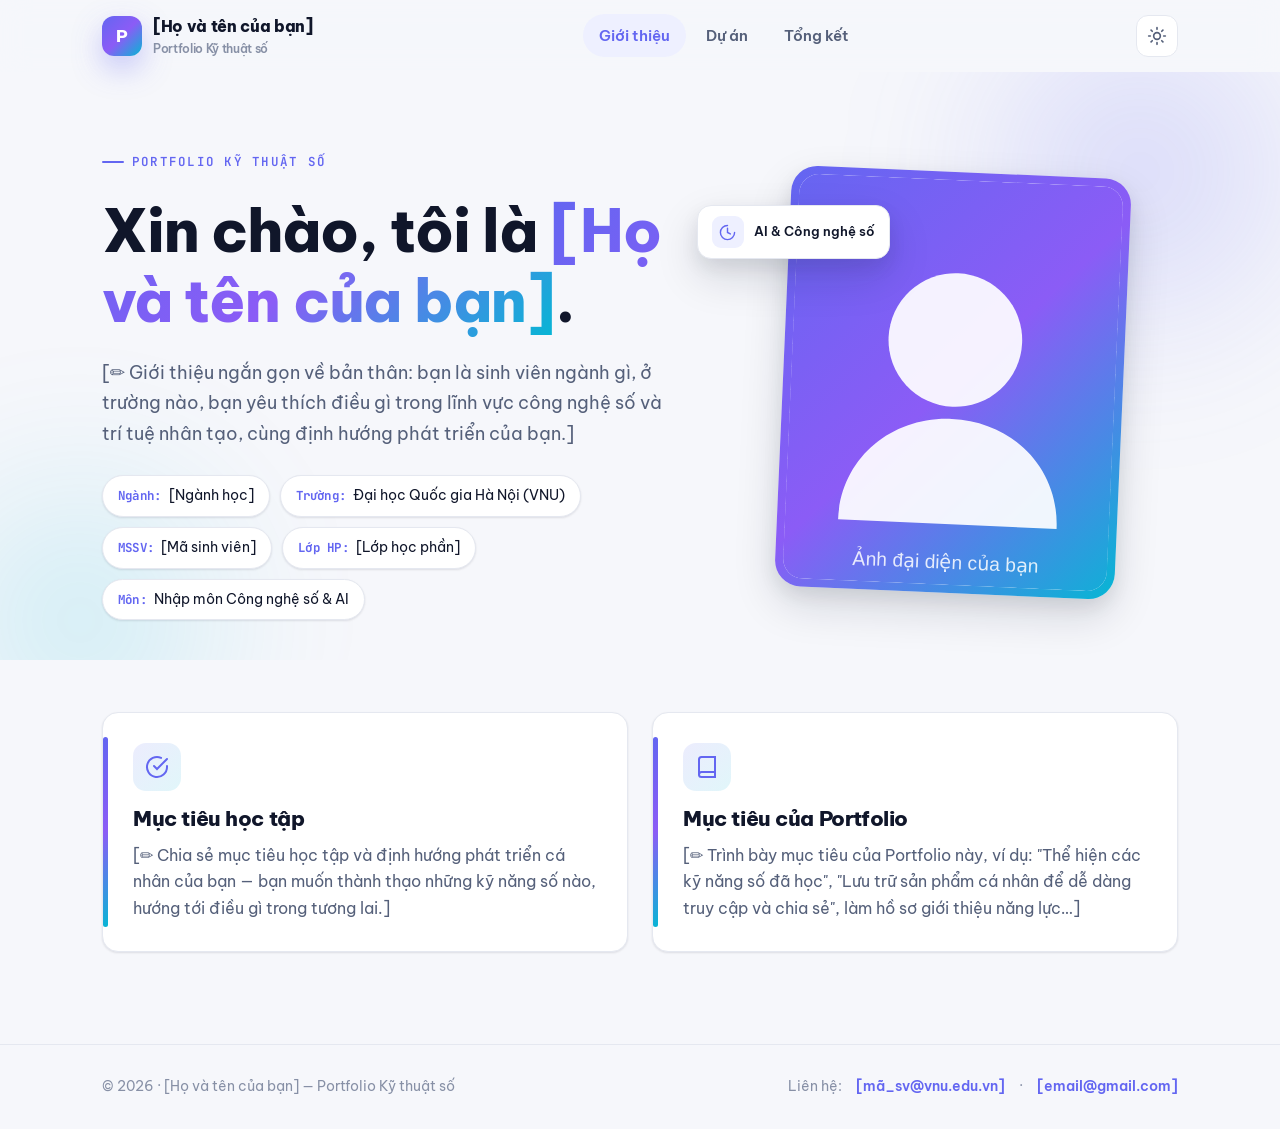
==== index.html @ bc6d3c2a "Initial commit" ====
<!DOCTYPE html>
<html lang="vi" data-theme="light">
<head>
  <meta charset="UTF-8" />
  <meta name="viewport" content="width=device-width, initial-scale=1.0" />
  <title>Giới thiệu — Portfolio Kỹ thuật số</title>
  <meta name="description" content="Portfolio Kỹ thuật số — môn Nhập môn Công nghệ số và Ứng dụng Trí tuệ nhân tạo." />
  <meta name="theme-color" content="#6366f1" />
  <link rel="icon" href="data:image/svg+xml,%3Csvg xmlns='http://www.w3.org/2000/svg' viewBox='0 0 100 100'%3E%3Ctext y='.9em' font-size='90'%3E%F0%9F%8E%93%3C/text%3E%3C/svg%3E" />
  <script>
    (function () {
      try {
        var t = localStorage.getItem("theme");
        if (!t) t = matchMedia("(prefers-color-scheme: dark)").matches ? "dark" : "light";
        document.documentElement.setAttribute("data-theme", t);
      } catch (e) {}
    })();
  </script>
  <link rel="preconnect" href="https://fonts.googleapis.com" />
  <link rel="preconnect" href="https://fonts.gstatic.com" crossorigin />
  <link href="https://fonts.googleapis.com/css2?family=Be+Vietnam+Pro:wght@300;400;500;600;700;800&family=JetBrains+Mono:wght@400;500;700&display=swap" rel="stylesheet" />
  <link rel="stylesheet" href="css/style.css" />
</head>
<body>

  <!-- ============ HEADER ============ -->
  <header class="header">
    <div class="container nav">
      <a href="index.html" class="brand">
        <span class="brand-mark" data-cfg="initials">P</span>
        <span>
          <span data-cfg="fullName">Portfolio Kỹ thuật số</span>
          <span class="brand-sub">Portfolio Kỹ thuật số</span>
        </span>
      </a>
      <nav class="nav-links" aria-label="Điều hướng chính">
        <a href="index.html" class="active">Giới thiệu</a>
        <a href="projects.html">Dự án</a>
        <a href="summary.html">Tổng kết</a>
      </nav>
      <div class="nav-actions">
        <button class="icon-btn theme-toggle" aria-label="Đổi giao diện Sáng/Tối">
          <svg class="sun" viewBox="0 0 24 24" fill="none" stroke="currentColor" stroke-width="2" stroke-linecap="round"><circle cx="12" cy="12" r="4"/><path d="M12 2v2M12 20v2M4.9 4.9l1.4 1.4M17.7 17.7l1.4 1.4M2 12h2M20 12h2M4.9 19.1l1.4-1.4M17.7 6.3l1.4-1.4"/></svg>
          <svg class="moon" viewBox="0 0 24 24" fill="none" stroke="currentColor" stroke-width="2" stroke-linecap="round" stroke-linejoin="round"><path d="M21 12.8A9 9 0 1 1 11.2 3a7 7 0 0 0 9.8 9.8z"/></svg>
        </button>
        <button class="icon-btn nav-toggle" aria-label="Mở menu" aria-expanded="false">
          <svg viewBox="0 0 24 24" fill="none" stroke="currentColor" stroke-width="2" stroke-linecap="round"><path d="M3 6h18M3 12h18M3 18h18"/></svg>
        </button>
      </div>
    </div>
  </header>

  <!-- ============ HERO / GIỚI THIỆU ============ -->
  <section class="hero">
    <span class="blob blob-1"></span>
    <span class="blob blob-2"></span>
    <div class="container hero-grid">
      <div class="hero-text reveal">
        <span class="eyebrow">Portfolio Kỹ thuật số</span>
        <h1>Xin chào, tôi là <span class="gradient-text" data-cfg="fullName">[Họ và tên của bạn]</span>.</h1>

        <!-- ✏️ Viết đoạn giới thiệu ngắn về bản thân (họ tên, ngành học, sở thích) -->
        <p class="lead">
          [✏️ Giới thiệu ngắn gọn về bản thân: bạn là sinh viên ngành gì, ở trường nào,
          bạn yêu thích điều gì trong lĩnh vực công nghệ số và trí tuệ nhân tạo, cùng định
          hướng phát triển của bạn.]
        </p>

        <!-- Thông tin học tập -->
        <div class="hero-chips">
          <span class="chip-info"><b>Ngành:</b> <span data-cfg="major">[Ngành học]</span></span>
          <span class="chip-info"><b>Trường:</b> <span data-cfg="school">[Trường]</span></span>
          <span class="chip-info"><b>MSSV:</b> <span data-cfg="studentId">[Mã SV]</span></span>
          <span class="chip-info"><b>Lớp HP:</b> <span data-cfg="classHP">[Lớp học phần]</span></span>
          <span class="chip-info"><b>Môn:</b> <span data-cfg="course">Nhập môn Công nghệ số &amp; AI</span></span>
        </div>
      </div>

      <div class="hero-photo reveal">
        <div class="photo-frame">
          <img src="assets/placeholder-avatar.svg" alt="Ảnh đại diện"
               data-cfg-src="profileImage" data-fallback="assets/placeholder-avatar.svg" />
        </div>
        <div class="badge-float badge-1">
          <span class="dot"><svg viewBox="0 0 24 24" fill="none" stroke="currentColor" stroke-width="2" stroke-linecap="round"><path d="M12 2a10 10 0 1 0 10 10"/><path d="M12 6v6l4 2"/></svg></span>
          <span>AI &amp; Công nghệ số</span>
        </div>
      </div>
    </div>
  </section>

  <!-- ============ MỤC TIÊU ============ -->
  <section class="section-tight">
    <div class="container">
      <div class="goals-2">
        <div class="card goal-card reveal">
          <div class="card-icon"><svg viewBox="0 0 24 24" fill="none" stroke="currentColor" stroke-width="2" stroke-linecap="round"><path d="M22 11.08V12a10 10 0 1 1-5.93-9.14"/><path d="m22 4-10 10.01-3-3"/></svg></div>
          <h3>Mục tiêu học tập</h3>
          <p>[✏️ Chia sẻ mục tiêu học tập và định hướng phát triển cá nhân của bạn — bạn muốn
          thành thạo những kỹ năng số nào, hướng tới điều gì trong tương lai.]</p>
        </div>
        <div class="card goal-card reveal">
          <div class="card-icon"><svg viewBox="0 0 24 24" fill="none" stroke="currentColor" stroke-width="2" stroke-linecap="round"><path d="M4 19.5A2.5 2.5 0 0 1 6.5 17H20"/><path d="M6.5 2H20v20H6.5A2.5 2.5 0 0 1 4 19.5v-15A2.5 2.5 0 0 1 6.5 2z"/></svg></div>
          <h3>Mục tiêu của Portfolio</h3>
          <p>[✏️ Trình bày mục tiêu của Portfolio này, ví dụ: "Thể hiện các kỹ năng số đã học",
          "Lưu trữ sản phẩm cá nhân để dễ dàng truy cập và chia sẻ", làm hồ sơ giới thiệu năng lực…]</p>
        </div>
      </div>
    </div>
  </section>

  <!-- ============ FOOTER ============ -->
  <footer class="footer">
    <div class="container footer-in">
      <p>© <span data-year>2026</span> · <span data-cfg="fullName">[Họ và tên]</span> — Portfolio Kỹ thuật số</p>
      <div class="contact">
        <span>Liên hệ:</span>
        <a href="#" data-cfg-mail="schoolEmail">[email trường]</a>
        <span>·</span>
        <a href="#" data-cfg-mail="email">[email cá nhân]</a>
      </div>
    </div>
  </footer>

  <button class="to-top" aria-label="Lên đầu trang">
    <svg viewBox="0 0 24 24" fill="none" stroke="currentColor" stroke-width="2" stroke-linecap="round"><path d="M12 19V5M6 11l6-6 6 6"/></svg>
  </button>

  <script src="js/config.js"></script>
  <script src="js/main.js"></script>
</body>
</html>
---- css/style.css ----
/* =============================================================
   PORTFOLIO — Design System
   Bảng màu gốc (indigo · violet · cyan) — hỗ trợ Sáng / Tối,
   responsive & in PDF. Khung bố cục tham khảo cấu trúc mẫu.
   ============================================================= */

/* ---------- 1. Biến màu & thiết kế ---------- */
:root {
  --brand:      #6366f1;
  --brand-2:    #8b5cf6;
  --brand-3:    #06b6d4;
  --brand-soft: #eef0ff;
  --gradient:   linear-gradient(135deg, #6366f1 0%, #8b5cf6 50%, #06b6d4 100%);
  --gradient-soft: linear-gradient(135deg, rgba(99,102,241,.12), rgba(6,182,212,.12));

  --bg:         #f6f7fb;
  --bg-soft:    #eceef6;
  --surface:    #ffffff;
  --surface-2:  #f8fafc;
  --border:     #e5e8f0;
  --border-strong: #d3d8e6;

  --text:       #10162a;
  --text-muted: #55607a;
  --text-soft:  #8790a6;

  --shadow-sm:  0 1px 2px rgba(16,22,42,.06), 0 1px 3px rgba(16,22,42,.05);
  --shadow-md:  0 4px 14px rgba(16,22,42,.08), 0 2px 6px rgba(16,22,42,.05);
  --shadow-lg:  0 18px 44px rgba(16,22,42,.14), 0 8px 18px rgba(16,22,42,.08);
  --shadow-brand: 0 12px 30px rgba(99,102,241,.35);

  --radius:     16px;
  --radius-sm:  10px;
  --radius-lg:  26px;
  --container:  1120px;
  --nav-h:      72px;

  --font: "Be Vietnam Pro", "Segoe UI", system-ui, -apple-system, sans-serif;
  --mono: "JetBrains Mono", ui-monospace, "SF Mono", Menlo, monospace;
}

[data-theme="dark"] {
  --brand:      #8b7dff;
  --brand-2:    #a78bfa;
  --brand-3:    #34e0f0;
  --brand-soft: #1b2140;
  --gradient:   linear-gradient(135deg, #7c6cff 0%, #a78bfa 50%, #34e0f0 100%);
  --gradient-soft: linear-gradient(135deg, rgba(124,108,255,.18), rgba(52,224,240,.14));

  --bg:         #0a0e1c;
  --bg-soft:    #0e132a;
  --surface:    #121a30;
  --surface-2:  #172140;
  --border:     #253052;
  --border-strong: #2e3b63;

  --text:       #eaf0ff;
  --text-muted: #a7b2cd;
  --text-soft:  #74809e;

  --shadow-sm:  0 1px 2px rgba(0,0,0,.4);
  --shadow-md:  0 6px 18px rgba(0,0,0,.4);
  --shadow-lg:  0 22px 50px rgba(0,0,0,.55);
  --shadow-brand: 0 12px 34px rgba(124,108,255,.4);
}

/* ---------- 2. Reset & Base ---------- */
*, *::before, *::after { box-sizing: border-box; margin: 0; padding: 0; }
html { scroll-behavior: smooth; -webkit-text-size-adjust: 100%; }
body {
  font-family: var(--font);
  background: var(--bg);
  color: var(--text);
  line-height: 1.65;
  font-size: 16px;
  -webkit-font-smoothing: antialiased;
  text-rendering: optimizeLegibility;
  overflow-x: hidden;
  transition: background .35s ease, color .35s ease;
}
img { max-width: 100%; display: block; }
a { color: inherit; text-decoration: none; }
ul { list-style: none; }
button { font-family: inherit; cursor: pointer; border: none; background: none; color: inherit; }
::selection { background: var(--brand); color: #fff; }

::-webkit-scrollbar { width: 11px; height: 11px; }
::-webkit-scrollbar-track { background: var(--bg-soft); }
::-webkit-scrollbar-thumb { background: var(--border-strong); border-radius: 20px; border: 3px solid var(--bg-soft); }
::-webkit-scrollbar-thumb:hover { background: var(--brand); }

/* ---------- 3. Layout ---------- */
.container { width: 100%; max-width: var(--container); margin-inline: auto; padding-inline: 22px; }
section { padding: 76px 0; }
.section-tight { padding: 52px 0; }

.eyebrow {
  display: inline-flex; align-items: center; gap: 8px;
  font-family: var(--mono);
  font-size: .78rem; font-weight: 600; letter-spacing: .18em; text-transform: uppercase;
  color: var(--brand); margin-bottom: 18px;
}
.eyebrow::before { content: ""; width: 22px; height: 2px; border-radius: 2px; background: var(--brand); }

h1, h2, h3, h4 { line-height: 1.18; font-weight: 800; letter-spacing: -.02em; color: var(--text); }
h1 { font-size: clamp(2.3rem, 5.2vw, 3.7rem); }
h2 { font-size: clamp(1.7rem, 3.4vw, 2.5rem); }
h3 { font-size: 1.25rem; }

.page-head { max-width: 720px; margin-bottom: 20px; }
.page-head h1 { margin-bottom: 16px; }
.page-head p, .section-head p { color: var(--text-muted); font-size: 1.06rem; }
.section-head { max-width: 720px; margin-bottom: 44px; }
.section-head.center { margin-inline: auto; text-align: center; }

.gradient-text {
  background: var(--gradient);
  -webkit-background-clip: text; background-clip: text;
  -webkit-text-fill-color: transparent; color: transparent;
}
.lead { font-size: 1.15rem; color: var(--text-muted); }
.muted { color: var(--text-muted); }

/* ---------- 4. Buttons ---------- */
.btn {
  display: inline-flex; align-items: center; justify-content: center; gap: 9px;
  padding: 12px 22px; border-radius: 100px; font-weight: 700; font-size: .95rem;
  transition: transform .2s ease, box-shadow .2s ease, background .2s ease, color .2s;
  white-space: nowrap; cursor: pointer;
}
.btn svg { width: 18px; height: 18px; }
.btn-primary { background: var(--gradient); color: #fff; box-shadow: var(--shadow-brand); }
.btn-primary:hover { transform: translateY(-3px); box-shadow: 0 16px 40px rgba(99,102,241,.45); }
.btn-ghost { background: var(--surface); color: var(--text); border: 1.5px solid var(--border-strong); box-shadow: var(--shadow-sm); }
.btn-ghost:hover { transform: translateY(-3px); border-color: var(--brand); color: var(--brand); box-shadow: var(--shadow-md); }

/* ---------- 5. Header / Navbar ---------- */
.header {
  position: sticky; top: 0; z-index: 100; height: var(--nav-h);
  background: color-mix(in srgb, var(--bg) 82%, transparent);
  backdrop-filter: saturate(180%) blur(14px);
  -webkit-backdrop-filter: saturate(180%) blur(14px);
  border-bottom: 1px solid transparent;
  transition: border-color .3s, box-shadow .3s;
}
.header.scrolled { border-color: var(--border); box-shadow: var(--shadow-sm); }
.nav { display: flex; align-items: center; justify-content: space-between; height: 100%; }

.brand { display: flex; align-items: center; gap: 11px; font-weight: 800; font-size: 1.02rem; letter-spacing: -.02em; }
.brand-mark {
  width: 40px; height: 40px; border-radius: 12px; background: var(--gradient);
  display: grid; place-items: center; color: #fff; font-weight: 800; font-size: 1.05rem;
  box-shadow: var(--shadow-brand); flex-shrink: 0;
}
.brand-sub { display: block; font-size: .72rem; font-weight: 600; color: var(--text-soft); }

.nav-links { display: flex; align-items: center; gap: 4px; }
.nav-links a { padding: 9px 16px; border-radius: 100px; font-weight: 600; font-size: .95rem; color: var(--text-muted); transition: color .2s, background .2s; }
.nav-links a:hover { color: var(--text); background: var(--bg-soft); }
.nav-links a.active { color: var(--brand); background: var(--brand-soft); }

.nav-actions { display: flex; align-items: center; gap: 10px; }
.icon-btn {
  width: 42px; height: 42px; border-radius: 12px; display: grid; place-items: center;
  background: var(--surface); border: 1px solid var(--border); color: var(--text-muted);
  transition: color .2s, border-color .2s, transform .2s;
}
.icon-btn:hover { color: var(--brand); border-color: var(--brand); transform: translateY(-2px); }
.icon-btn svg { width: 20px; height: 20px; }
.theme-toggle .moon { display: none; }
[data-theme="dark"] .theme-toggle .sun { display: none; }
[data-theme="dark"] .theme-toggle .moon { display: block; }
.nav-toggle { display: none; }

/* ---------- 6. Hero (Trang Giới thiệu) ---------- */
.hero { position: relative; padding: 72px 0 40px; overflow: hidden; }
.hero-grid { display: grid; grid-template-columns: 1.12fr .88fr; gap: 54px; align-items: center; }
.hero h1 { margin: 6px 0 22px; }
.hero .lead { max-width: 560px; margin-bottom: 26px; }

.hero-chips { display: flex; flex-wrap: wrap; gap: 10px; }
.chip-info {
  display: inline-flex; align-items: baseline; gap: 7px;
  padding: 8px 15px; border-radius: 100px;
  background: var(--surface); border: 1px solid var(--border); box-shadow: var(--shadow-sm);
  font-size: .9rem; color: var(--text);
}
.chip-info b { font-family: var(--mono); font-size: .78rem; font-weight: 700; color: var(--brand); letter-spacing: .02em; }

/* Ảnh đại diện */
.hero-photo { position: relative; display: grid; place-items: center; }
.photo-frame {
  position: relative; width: min(340px, 82vw); padding: 8px;
  background: var(--gradient); border-radius: 26px; box-shadow: var(--shadow-lg);
  rotate: 2.5deg; transition: rotate .4s ease;
}
.photo-frame:hover { rotate: 0deg; }
.photo-frame img { width: 100%; aspect-ratio: 4 / 5; object-fit: cover; border-radius: 20px; background: var(--surface-2); }
.badge-float {
  position: absolute; background: var(--surface); border: 1px solid var(--border);
  border-radius: 14px; padding: 10px 14px; box-shadow: var(--shadow-lg);
  display: flex; align-items: center; gap: 10px; font-size: .84rem; font-weight: 600;
}
.badge-float .dot { width: 32px; height: 32px; border-radius: 9px; display: grid; place-items: center; background: var(--brand-soft); color: var(--brand); }
.badge-float .dot svg { width: 17px; height: 17px; }
.badge-1 { top: 8%; left: -7%; animation: floaty 4s ease-in-out infinite; }
.badge-2 { bottom: 9%; right: -8%; animation: floaty 4s ease-in-out infinite 1.5s; }
@keyframes floaty { 0%,100%{ transform: translateY(0);} 50%{ transform: translateY(-12px);} }

.blob { position: absolute; border-radius: 50%; filter: blur(70px); opacity: .5; z-index: -1; pointer-events: none; }
.blob-1 { width: 440px; height: 440px; background: radial-gradient(circle, rgba(99,102,241,.5), transparent 70%); top: -120px; right: -80px; }
.blob-2 { width: 400px; height: 400px; background: radial-gradient(circle, rgba(6,182,212,.4), transparent 70%); bottom: -160px; left: -120px; }

/* ---------- 7. Cards & Goal cards ---------- */
.card {
  background: var(--surface); border: 1px solid var(--border);
  border-radius: var(--radius); padding: 30px;
  box-shadow: var(--shadow-sm); transition: transform .25s ease, box-shadow .25s ease, border-color .25s;
}
.card:hover { transform: translateY(-5px); box-shadow: var(--shadow-lg); border-color: color-mix(in srgb, var(--brand) 40%, var(--border)); }

.goals-2 { display: grid; grid-template-columns: 1fr 1fr; gap: 24px; }
.goal-card { position: relative; padding-left: 30px; }
.goal-card::before { content: ""; position: absolute; left: 0; top: 24px; bottom: 24px; width: 5px; border-radius: 5px; background: var(--gradient); }
.goal-card .card-icon {
  width: 48px; height: 48px; border-radius: 13px; display: grid; place-items: center;
  background: var(--gradient-soft); color: var(--brand); margin-bottom: 16px;
}
.goal-card .card-icon svg { width: 24px; height: 24px; }
.goal-card h3 { margin-bottom: 10px; font-size: 1.3rem; }
.goal-card p { color: var(--text-muted); }

/* ---------- 8. Projects — danh sách đánh số + mở rộng ---------- */
.proj-list { border-top: 1px solid var(--border); }
.proj-item { border-bottom: 1px solid var(--border); }

.proj-head {
  width: 100%; display: grid; grid-template-columns: auto 1fr auto; gap: 26px; align-items: center;
  padding: 26px 8px; text-align: left; border-radius: 12px; transition: background .2s;
}
.proj-head:hover { background: var(--surface-2); }
.proj-index { display: flex; flex-direction: column; align-items: flex-start; min-width: 74px; }
.proj-num { font-size: clamp(2.2rem, 4vw, 3rem); font-weight: 800; line-height: 1; letter-spacing: -.03em; }
.proj-bai { font-family: var(--mono); font-size: .7rem; letter-spacing: .16em; text-transform: uppercase; color: var(--text-soft); margin-top: 6px; }
.proj-titles .proj-title { font-size: clamp(1.2rem, 2.4vw, 1.55rem); font-weight: 700; color: var(--text); }
.proj-titles .proj-task { font-family: var(--mono); font-size: .84rem; color: var(--text-muted); margin-top: 7px; line-height: 1.5; }
.proj-titles .proj-task b { color: var(--brand); font-weight: 600; }
.proj-arrow { width: 40px; height: 40px; border-radius: 50%; border: 1.5px solid var(--border-strong); display: grid; place-items: center; color: var(--brand); transition: transform .3s ease, background .2s, border-color .2s; }
.proj-arrow svg { width: 20px; height: 20px; }
.proj-head:hover .proj-arrow { background: var(--brand-soft); border-color: var(--brand); }
.proj-item.open .proj-arrow { transform: rotate(90deg); background: var(--brand); border-color: var(--brand); color: #fff; }

.proj-detail { display: grid; grid-template-rows: 0fr; transition: grid-template-rows .38s ease; }
.proj-item.open .proj-detail { grid-template-rows: 1fr; }
.proj-detail-inner { overflow: hidden; }
.proj-detail-grid { display: grid; grid-template-columns: 1.1fr .9fr; gap: 34px; padding: 4px 8px 40px; align-items: start; }

.block-label { font-family: var(--mono); font-size: .74rem; font-weight: 700; text-transform: uppercase; letter-spacing: .08em; color: var(--text-soft); margin: 18px 0 6px; display: flex; align-items: center; gap: 7px; }
.block-label:first-child { margin-top: 0; }
.block-label svg { width: 15px; height: 15px; color: var(--brand); }
.proj-detail p { color: var(--text-muted); }

.tags { display: flex; flex-wrap: wrap; gap: 8px; margin-top: 18px; }
.tag { font-size: .8rem; font-weight: 600; padding: 5px 12px; border-radius: 8px; background: var(--surface-2); border: 1px solid var(--border); color: var(--text-muted); }

.project-links { display: flex; flex-wrap: wrap; gap: 12px; margin-top: 20px; }
.link-pill { display: inline-flex; align-items: center; gap: 8px; font-weight: 600; font-size: .9rem; color: var(--brand); padding: 8px 14px; border-radius: 10px; border: 1.5px dashed color-mix(in srgb, var(--brand) 45%, var(--border)); transition: all .2s; }
.link-pill:hover { background: var(--brand-soft); border-style: solid; }
.link-pill svg { width: 16px; height: 16px; }

.media { position: relative; border-radius: var(--radius); overflow: hidden; border: 1px solid var(--border); box-shadow: var(--shadow-md); background: var(--surface-2); aspect-ratio: 16 / 11; }
.media img { width: 100%; height: 100%; object-fit: cover; }
.media-badge { position: absolute; top: 12px; left: 12px; z-index: 2; background: color-mix(in srgb, var(--surface) 88%, transparent); backdrop-filter: blur(6px); padding: 6px 12px; border-radius: 100px; font-size: .78rem; font-weight: 700; color: var(--brand); border: 1px solid var(--border); }
.media-caption { margin-top: 12px; font-size: .84rem; color: var(--text-soft); text-align: center; font-style: italic; }

/* ---------- 9. Summary — thẻ đánh số ---------- */
.sum-list { display: grid; gap: 24px; max-width: 900px; }
.sum-card { position: relative; overflow: hidden; padding: 34px 36px; }
.sum-num { position: absolute; top: 16px; right: 28px; font-family: var(--mono); font-size: 3.4rem; font-weight: 700; line-height: 1; color: var(--brand); opacity: .12; }
.sum-card h3 { font-size: 1.4rem; margin-bottom: 14px; padding-right: 60px; }
.sum-card p { color: var(--text-muted); margin-bottom: 12px; }
.sum-card p:last-child { margin-bottom: 0; }
.bullets { display: grid; gap: 11px; }
.bullets li { position: relative; padding-left: 24px; color: var(--text-muted); }
.bullets li::before { content: ""; position: absolute; left: 4px; top: 10px; width: 8px; height: 8px; border-radius: 50%; background: var(--gradient); }
.bullets b, .sum-card strong { color: var(--text); font-weight: 700; }

/* ---------- 10. Footer ---------- */
.footer { border-top: 1px solid var(--border); padding: 30px 0; margin-top: 40px; }
.footer-in { display: flex; flex-wrap: wrap; gap: 16px; justify-content: space-between; align-items: center; }
.footer p { color: var(--text-soft); font-size: .9rem; }
.footer .contact { display: flex; flex-wrap: wrap; gap: 6px 14px; align-items: center; font-size: .9rem; color: var(--text-soft); }
.footer .contact a { color: var(--brand); font-weight: 600; }
.footer .contact a:hover { text-decoration: underline; }

/* ---------- 11. Back to top ---------- */
.to-top { position: fixed; right: 24px; bottom: 24px; z-index: 90; width: 48px; height: 48px; border-radius: 14px; background: var(--gradient); color: #fff; display: grid; place-items: center; box-shadow: var(--shadow-brand); opacity: 0; visibility: hidden; transform: translateY(16px); transition: all .3s; }
.to-top.show { opacity: 1; visibility: visible; transform: translateY(0); }
.to-top svg { width: 22px; height: 22px; }

/* ---------- 12. Reveal ---------- */
.reveal { opacity: 0; transform: translateY(26px); transition: opacity .7s ease, transform .7s ease; }
.reveal.in { opacity: 1; transform: none; }
@media (prefers-reduced-motion: reduce) {
  .reveal { opacity: 1; transform: none; transition: none; }
  html { scroll-behavior: auto; }
  .proj-detail { transition: none; }
}

/* ---------- 13. Responsive ---------- */
@media (max-width: 900px) {
  .hero-grid { grid-template-columns: 1fr; gap: 44px; }
  .hero-photo { order: -1; }
  .goals-2 { grid-template-columns: 1fr; }
  .proj-detail-grid { grid-template-columns: 1fr; gap: 22px; }
}
@media (max-width: 640px) {
  section { padding: 56px 0; }
  .nav-links {
    position: fixed; inset: var(--nav-h) 0 auto 0; flex-direction: column; gap: 6px;
    background: var(--surface); padding: 18px 22px 26px; border-bottom: 1px solid var(--border);
    box-shadow: var(--shadow-lg); transform: translateY(-140%); transition: transform .35s ease; align-items: stretch;
  }
  .nav-links.open { transform: translateY(0); }
  .nav-toggle { display: grid; place-items: center; }
  .proj-head { grid-template-columns: auto 1fr; gap: 16px; }
  .proj-arrow { display: none; }
  .proj-num { font-size: 2rem; }
  .footer-in { flex-direction: column; align-items: flex-start; }
}

/* ---------- 14. Print (xuất PDF) ---------- */
@media print {
  .header, .to-top, .nav-toggle, .blob, .badge-float { display: none !important; }
  body { background: #fff; color: #000; }
  section { padding: 18px 0; page-break-inside: avoid; }
  .card, .media { box-shadow: none; border: 1px solid #ccc; }
  .reveal { opacity: 1; transform: none; }
  .proj-detail { grid-template-rows: 1fr !important; }   /* mở hết khi in */
  a { color: #000; }
}
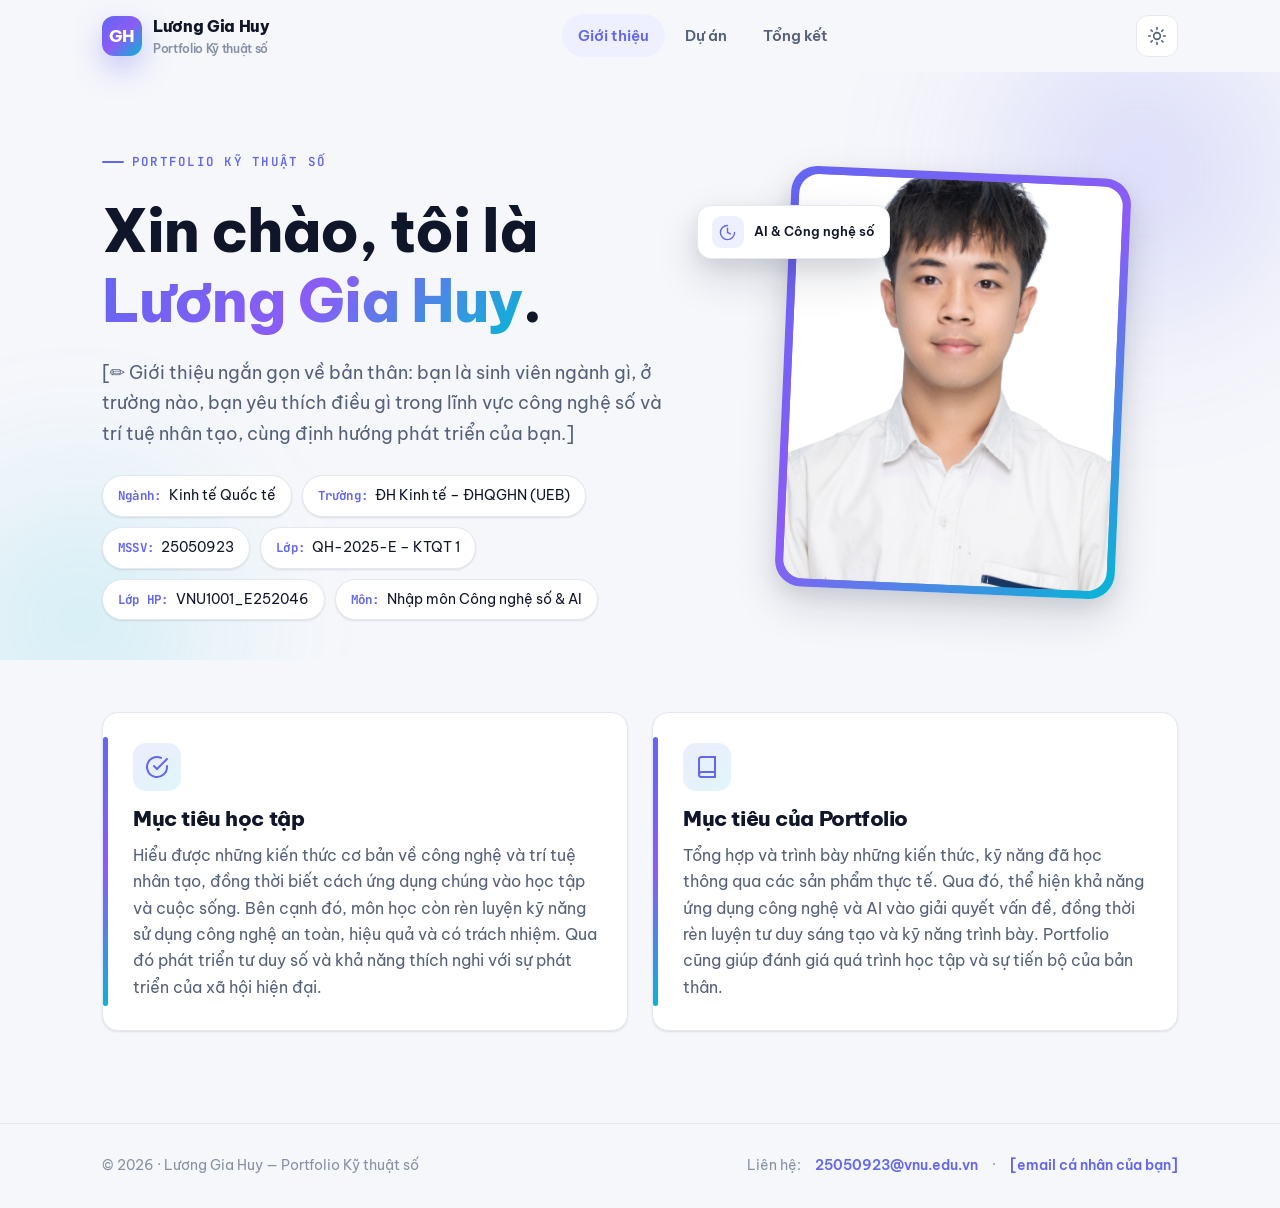
==== commit 1b39a0d1: "almost done" ====
--- a/index.html
+++ b/index.html
@@ -71,7 +71,8 @@
           <span class="chip-info"><b>Ngành:</b> <span data-cfg="major">[Ngành học]</span></span>
           <span class="chip-info"><b>Trường:</b> <span data-cfg="school">[Trường]</span></span>
           <span class="chip-info"><b>MSSV:</b> <span data-cfg="studentId">[Mã SV]</span></span>
-          <span class="chip-info"><b>Lớp HP:</b> <span data-cfg="classHP">[Lớp học phần]</span></span>
+          <span class="chip-info"><b>Lớp:</b> <span data-cfg="classHP">[Lớp]</span></span>
+          <span class="chip-info"><b>Lớp HP:</b> <span data-cfg="lopHP">[Lớp học phần]</span></span>
           <span class="chip-info"><b>Môn:</b> <span data-cfg="course">Nhập môn Công nghệ số &amp; AI</span></span>
         </div>
       </div>
@@ -96,14 +97,12 @@
         <div class="card goal-card reveal">
           <div class="card-icon"><svg viewBox="0 0 24 24" fill="none" stroke="currentColor" stroke-width="2" stroke-linecap="round"><path d="M22 11.08V12a10 10 0 1 1-5.93-9.14"/><path d="m22 4-10 10.01-3-3"/></svg></div>
           <h3>Mục tiêu học tập</h3>
-          <p>[✏️ Chia sẻ mục tiêu học tập và định hướng phát triển cá nhân của bạn — bạn muốn
-          thành thạo những kỹ năng số nào, hướng tới điều gì trong tương lai.]</p>
+          <p>Hiểu được những kiến thức cơ bản về công nghệ và trí tuệ nhân tạo, đồng thời biết cách ứng dụng chúng vào học tập và cuộc sống. Bên cạnh đó, môn học còn rèn luyện kỹ năng sử dụng công nghệ an toàn, hiệu quả và có trách nhiệm. Qua đó phát triển tư duy số và khả năng thích nghi với sự phát triển của xã hội hiện đại.</p>
         </div>
         <div class="card goal-card reveal">
           <div class="card-icon"><svg viewBox="0 0 24 24" fill="none" stroke="currentColor" stroke-width="2" stroke-linecap="round"><path d="M4 19.5A2.5 2.5 0 0 1 6.5 17H20"/><path d="M6.5 2H20v20H6.5A2.5 2.5 0 0 1 4 19.5v-15A2.5 2.5 0 0 1 6.5 2z"/></svg></div>
           <h3>Mục tiêu của Portfolio</h3>
-          <p>[✏️ Trình bày mục tiêu của Portfolio này, ví dụ: "Thể hiện các kỹ năng số đã học",
-          "Lưu trữ sản phẩm cá nhân để dễ dàng truy cập và chia sẻ", làm hồ sơ giới thiệu năng lực…]</p>
+          <p>Tổng hợp và trình bày những kiến thức, kỹ năng đã học thông qua các sản phẩm thực tế. Qua đó, thể hiện khả năng ứng dụng công nghệ và AI vào giải quyết vấn đề, đồng thời rèn luyện tư duy sáng tạo và kỹ năng trình bày. Portfolio cũng giúp đánh giá quá trình học tập và sự tiến bộ của bản thân.</p>
         </div>
       </div>
     </div>
--- a/css/style.css
+++ b/css/style.css
@@ -273,6 +273,127 @@
 .media-badge { position: absolute; top: 12px; left: 12px; z-index: 2; background: color-mix(in srgb, var(--surface) 88%, transparent); backdrop-filter: blur(6px); padding: 6px 12px; border-radius: 100px; font-size: .78rem; font-weight: 700; color: var(--brand); border: 1px solid var(--border); }
 .media-caption { margin-top: 12px; font-size: .84rem; color: var(--text-soft); text-align: center; font-style: italic; }
 
+/* Chi tiết bài dạng đầy đủ (quy trình có ảnh) */
+.proj-detail-body { padding: 4px 8px 44px; }
+.proj-detail-body > .block-label:first-child { margin-top: 0; }
+.proj-detail code { font-family: var(--mono); font-size: .84em; background: var(--surface-2); border: 1px solid var(--border); padding: 1px 6px; border-radius: 6px; color: var(--brand); white-space: nowrap; }
+
+.steps { display: grid; gap: 24px; margin-top: 14px; max-width: 940px; }
+.step { display: grid; grid-template-columns: 38px 1fr; gap: 16px; align-items: start; }
+.step-num { width: 38px; height: 38px; border-radius: 11px; background: var(--gradient); color: #fff; display: grid; place-items: center; font-weight: 800; font-size: .95rem; box-shadow: var(--shadow-brand); }
+.step-text { color: var(--text-muted); }
+.step-text b { color: var(--text); font-weight: 700; }
+.step-shots { display: grid; gap: 12px; margin-top: 12px; grid-template-columns: repeat(auto-fit, minmax(240px, 1fr)); }
+.step-shots figure { margin: 0; }
+.step-shots img { width: 100%; border-radius: 12px; border: 1px solid var(--border); box-shadow: var(--shadow-md); background: var(--surface-2); }
+@media (max-width: 640px) { .step { grid-template-columns: 30px 1fr; gap: 12px; } .step-num { width: 30px; height: 30px; border-radius: 9px; font-size: .82rem; } }
+
+/* Callout (chủ đề / ghi chú nổi bật) */
+.callout { display: flex; gap: 13px; align-items: flex-start; background: var(--gradient-soft); border: 1px solid color-mix(in srgb, var(--brand) 25%, var(--border)); border-radius: 14px; padding: 15px 18px; margin-top: 12px; }
+.callout .c-ico { color: var(--brand); flex-shrink: 0; margin-top: 2px; }
+.callout .c-ico svg { width: 22px; height: 22px; }
+.callout .c-eyebrow { font-family: var(--mono); font-size: .72rem; font-weight: 600; letter-spacing: .06em; text-transform: uppercase; color: var(--brand); }
+.callout p { color: var(--text); font-weight: 600; margin: 2px 0 0; }
+
+/* Danh mục tài liệu tham khảo */
+.ref-list { display: grid; gap: 11px; margin-top: 14px; }
+.ref-item { display: grid; grid-template-columns: 30px 1fr; gap: 14px; padding: 13px 16px; background: var(--surface-2); border: 1px solid var(--border); border-radius: 12px; }
+.ref-item .ref-no { width: 28px; height: 28px; border-radius: 8px; background: var(--brand-soft); color: var(--brand); font-weight: 800; font-size: .85rem; display: grid; place-items: center; }
+.ref-type { display: inline-block; font-family: var(--mono); font-size: .68rem; font-weight: 600; letter-spacing: .04em; text-transform: uppercase; color: var(--brand-2); margin-bottom: 3px; }
+.ref-cite { color: var(--text-muted); font-size: .93rem; line-height: 1.55; }
+.ref-cite b { color: var(--text); font-weight: 700; }
+
+/* Bảng dữ liệu */
+.table-wrap { overflow-x: auto; margin-top: 14px; border: 1px solid var(--border); border-radius: 12px; -webkit-overflow-scrolling: touch; }
+.data-table { width: 100%; border-collapse: collapse; font-size: .9rem; min-width: 760px; }
+.data-table th, .data-table td { padding: 11px 14px; text-align: left; border-bottom: 1px solid var(--border); vertical-align: top; }
+.data-table thead th { background: var(--surface-2); font-weight: 700; color: var(--text); font-size: .74rem; text-transform: uppercase; letter-spacing: .03em; white-space: nowrap; }
+.data-table tbody tr:last-child td { border-bottom: none; }
+.data-table tbody tr:hover { background: color-mix(in srgb, var(--brand) 5%, transparent); }
+.data-table td { color: var(--text-muted); }
+.data-table td:first-child { color: var(--brand); font-weight: 700; }
+.badge-rank { display: inline-block; padding: 3px 11px; border-radius: 100px; font-size: .76rem; font-weight: 700; white-space: nowrap; }
+.badge-rank.high { background: color-mix(in srgb, #10b981 20%, transparent); color: #0d9f74; }
+[data-theme="dark"] .badge-rank.high { color: #34d399; }
+.badge-rank.mid { background: var(--brand-soft); color: var(--brand); }
+
+/* Ghi chú phân tích */
+.notes { display: grid; gap: 10px; margin-top: 14px; }
+.note { padding: 13px 16px; border-left: 3px solid var(--brand); background: var(--surface-2); border-radius: 0 10px 10px 0; color: var(--text-muted); font-size: .95rem; }
+.note b { color: var(--text); font-weight: 700; }
+
+/* So sánh các phiên bản Prompt */
+.prompt-task { margin-top: 22px; }
+.prompt-task:first-of-type { margin-top: 14px; }
+.ptask-title { font-size: 1.05rem; font-weight: 700; color: var(--text); margin-bottom: 12px; display: flex; align-items: center; gap: 11px; }
+.ptask-title .n { width: 27px; height: 27px; flex-shrink: 0; border-radius: 8px; background: var(--gradient); color: #fff; display: grid; place-items: center; font-size: .82rem; font-weight: 800; box-shadow: var(--shadow-brand); }
+.prompt-versions { display: grid; gap: 10px; }
+.pv { padding: 13px 16px; border-radius: 12px; border: 1px solid var(--border); border-left: 4px solid var(--border-strong); background: var(--surface-2); }
+.pv-label { display: inline-block; font-family: var(--mono); font-size: .66rem; font-weight: 700; letter-spacing: .05em; text-transform: uppercase; margin-bottom: 7px; padding: 2px 9px; border-radius: 6px; }
+.pv-text { color: var(--text-muted); font-size: .93rem; line-height: 1.6; }
+.pv-text b { color: var(--text); font-weight: 600; }
+.pv-basic { border-left-color: var(--text-soft); }
+.pv-basic .pv-label { background: var(--bg-soft); color: var(--text-soft); }
+.pv-better { border-left-color: var(--brand-2); }
+.pv-better .pv-label { background: var(--brand-soft); color: var(--brand-2); }
+.pv-adv { border-left-color: #10b981; }
+.pv-adv .pv-label { background: color-mix(in srgb, #10b981 16%, transparent); color: #0d9f74; }
+[data-theme="dark"] .pv-adv .pv-label { color: #34d399; }
+
+/* Nguyên tắc (grid 2 cột) */
+.principles { display: grid; grid-template-columns: 1fr 1fr; gap: 12px; margin-top: 14px; }
+.principle { padding: 15px 17px; border: 1px solid var(--border); border-radius: 12px; background: var(--surface-2); }
+.principle .p-key { display: flex; align-items: center; gap: 8px; font-weight: 800; color: var(--brand); margin-bottom: 5px; }
+.principle .p-key svg { width: 17px; height: 17px; }
+.principle p { color: var(--text-muted); font-size: .92rem; margin: 0; }
+@media (max-width: 640px) { .principles { grid-template-columns: 1fr; } }
+
+/* Lưới công cụ */
+.tool-grid { display: grid; grid-template-columns: 1fr 1fr; gap: 14px; margin-top: 14px; }
+.tool { padding: 16px 18px; border: 1px solid var(--border); border-radius: 14px; background: var(--surface-2); }
+.tool-head { display: flex; align-items: center; gap: 12px; margin-bottom: 10px; }
+.tool-ico { width: 42px; height: 42px; border-radius: 11px; background: var(--gradient-soft); color: var(--brand); display: grid; place-items: center; flex-shrink: 0; }
+.tool-ico svg { width: 22px; height: 22px; }
+.tool-role { font-family: var(--mono); font-size: .66rem; text-transform: uppercase; letter-spacing: .05em; color: var(--brand-2); }
+.tool-name { font-weight: 800; color: var(--text); font-size: 1.02rem; line-height: 1.2; }
+.tool ul { display: grid; gap: 6px; }
+.tool ul li { position: relative; padding-left: 16px; color: var(--text-muted); font-size: .89rem; line-height: 1.5; }
+.tool ul li::before { content: ""; position: absolute; left: 2px; top: 8px; width: 5px; height: 5px; border-radius: 50%; background: var(--brand); }
+.tool ul li b { color: var(--text); font-weight: 600; }
+@media (max-width: 640px) { .tool-grid { grid-template-columns: 1fr; } }
+
+/* Ô số liệu */
+.stat-tiles { display: grid; grid-template-columns: repeat(auto-fit, minmax(160px, 1fr)); gap: 12px; margin-top: 14px; }
+.stat-tile { padding: 18px; border: 1px solid var(--border); border-radius: 14px; background: var(--surface-2); text-align: center; }
+.stat-tile b { display: block; font-size: 1.9rem; font-weight: 800; line-height: 1.1; }
+.stat-tile span { font-size: .84rem; color: var(--text-muted); }
+
+/* Thách thức & giải pháp */
+.cs-list { display: grid; gap: 14px; margin-top: 14px; }
+.cs-item { border: 1px solid var(--border); border-radius: 14px; overflow: hidden; }
+.cs-row { padding: 13px 16px; }
+.cs-challenge { background: color-mix(in srgb, #f43f5e 7%, var(--surface-2)); border-left: 4px solid #f43f5e; }
+.cs-solution { border-left: 4px solid #10b981; border-top: 1px solid var(--border); }
+.cs-tag { font-family: var(--mono); font-size: .66rem; font-weight: 700; text-transform: uppercase; letter-spacing: .05em; margin-bottom: 5px; display: block; }
+.cs-challenge .cs-tag { color: #e11d48; }
+[data-theme="dark"] .cs-challenge .cs-tag { color: #fb7185; }
+.cs-solution .cs-tag { color: #0d9f74; }
+[data-theme="dark"] .cs-solution .cs-tag { color: #34d399; }
+.cs-row p { color: var(--text-muted); font-size: .92rem; margin: 0; }
+.cs-row b { color: var(--text); font-weight: 700; }
+
+/* Sản phẩm nội dung (bài viết số) */
+.content-piece { margin-top: 14px; border: 1px solid var(--border); border-radius: 16px; background: var(--surface-2); padding: 22px 24px; }
+.cp-meta { font-family: var(--mono); font-size: .7rem; text-transform: uppercase; letter-spacing: .05em; color: var(--brand); margin-bottom: 6px; }
+.cp-title { font-size: 1.2rem; font-weight: 800; color: var(--text); letter-spacing: -.01em; padding-bottom: 14px; border-bottom: 1px solid var(--border); }
+.cp-section { display: flex; align-items: center; gap: 10px; font-size: 1.02rem; font-weight: 800; color: var(--text); margin: 20px 0 8px; }
+.cp-dot { width: 11px; height: 11px; border-radius: 50%; flex-shrink: 0; }
+.content-piece p { color: var(--text-muted); margin-bottom: 8px; font-size: .95rem; }
+.content-piece ul { margin: 4px 0 8px; display: grid; gap: 6px; }
+.content-piece ul li { position: relative; padding-left: 18px; color: var(--text-muted); font-size: .93rem; }
+.content-piece ul li::before { content: ""; position: absolute; left: 3px; top: 9px; width: 5px; height: 5px; border-radius: 50%; background: var(--brand); }
+.content-piece b { color: var(--text); font-weight: 700; }
+
 /* ---------- 9. Summary — thẻ đánh số ---------- */
 .sum-list { display: grid; gap: 24px; max-width: 900px; }
 .sum-card { position: relative; overflow: hidden; padding: 34px 36px; }
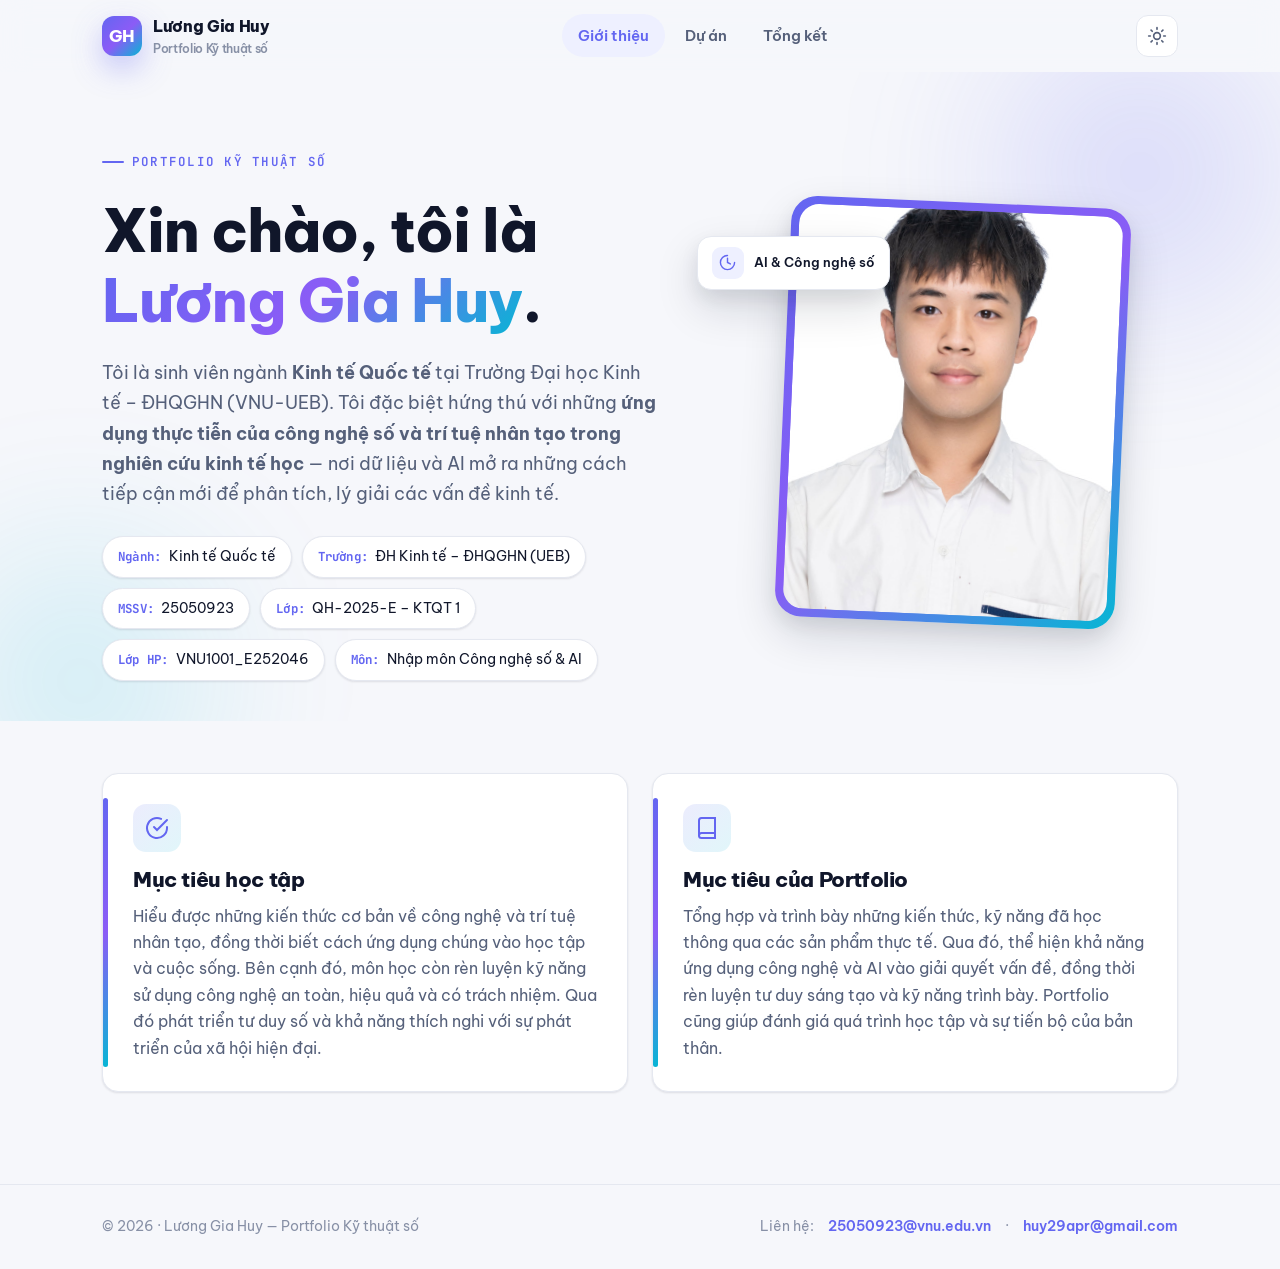
==== commit aadfb807: "Update index.html" ====
--- a/index.html
+++ b/index.html
@@ -59,11 +59,11 @@
         <span class="eyebrow">Portfolio Kỹ thuật số</span>
         <h1>Xin chào, tôi là <span class="gradient-text" data-cfg="fullName">[Họ và tên của bạn]</span>.</h1>
 
-        <!-- ✏️ Viết đoạn giới thiệu ngắn về bản thân (họ tên, ngành học, sở thích) -->
         <p class="lead">
-          [✏️ Giới thiệu ngắn gọn về bản thân: bạn là sinh viên ngành gì, ở trường nào,
-          bạn yêu thích điều gì trong lĩnh vực công nghệ số và trí tuệ nhân tạo, cùng định
-          hướng phát triển của bạn.]
+          Tôi là sinh viên ngành <strong>Kinh tế Quốc tế</strong> tại Trường Đại học Kinh tế –
+          ĐHQGHN (VNU-UEB). Tôi đặc biệt hứng thú với những <strong>ứng dụng thực tiễn của
+          công nghệ số và trí tuệ nhân tạo trong nghiên cứu kinh tế học</strong> — nơi dữ liệu
+          và AI mở ra những cách tiếp cận mới để phân tích, lý giải các vấn đề kinh tế.
         </p>
 
         <!-- Thông tin học tập -->
--- a/css/style.css
+++ b/css/style.css
@@ -258,7 +258,7 @@
 .block-label { font-family: var(--mono); font-size: .74rem; font-weight: 700; text-transform: uppercase; letter-spacing: .08em; color: var(--text-soft); margin: 18px 0 6px; display: flex; align-items: center; gap: 7px; }
 .block-label:first-child { margin-top: 0; }
 .block-label svg { width: 15px; height: 15px; color: var(--brand); }
-.proj-detail p { color: var(--text-muted); }
+.proj-detail-body p { color: var(--text-muted); }
 
 .tags { display: flex; flex-wrap: wrap; gap: 8px; margin-top: 18px; }
 .tag { font-size: .8rem; font-weight: 600; padding: 5px 12px; border-radius: 8px; background: var(--surface-2); border: 1px solid var(--border); color: var(--text-muted); }
@@ -276,7 +276,26 @@
 /* Chi tiết bài dạng đầy đủ (quy trình có ảnh) */
 .proj-detail-body { padding: 4px 8px 44px; }
 .proj-detail-body > .block-label:first-child { margin-top: 0; }
-.proj-detail code { font-family: var(--mono); font-size: .84em; background: var(--surface-2); border: 1px solid var(--border); padding: 1px 6px; border-radius: 6px; color: var(--brand); white-space: nowrap; }
+.proj-detail-body code { font-family: var(--mono); font-size: .84em; background: var(--surface-2); border: 1px solid var(--border); padding: 1px 6px; border-radius: 6px; color: var(--brand); white-space: nowrap; }
+
+/* Trang chi tiết từng bài */
+.back-link { display: inline-flex; align-items: center; gap: 7px; font-weight: 600; font-size: .9rem; color: var(--text-muted); margin-bottom: 22px; transition: color .2s, gap .2s; }
+.back-link:hover { color: var(--brand); gap: 10px; }
+.back-link svg { width: 17px; height: 17px; }
+.detail-hero { display: flex; gap: 24px; align-items: flex-start; }
+.proj-num-lg { font-size: clamp(3rem, 8vw, 5rem); font-weight: 800; line-height: .85; letter-spacing: -.03em; flex-shrink: 0; }
+.detail-hero .eyebrow { margin-bottom: 10px; }
+.detail-hero h1 { font-size: clamp(1.7rem, 4vw, 2.7rem); margin-bottom: 12px; }
+.proj-task-lg { font-family: var(--mono); font-size: .9rem; color: var(--text-muted); line-height: 1.5; }
+.proj-task-lg b { color: var(--brand); font-weight: 600; }
+.detail-wrap { max-width: 960px; }
+.page-nav { display: flex; justify-content: space-between; gap: 16px; margin-top: 8px; }
+.page-nav a { display: flex; flex-direction: column; gap: 3px; padding: 14px 20px; border: 1px solid var(--border); border-radius: 14px; background: var(--surface); box-shadow: var(--shadow-sm); transition: transform .2s, box-shadow .2s, border-color .2s; max-width: 49%; }
+.page-nav a:hover { border-color: var(--brand); transform: translateY(-3px); box-shadow: var(--shadow-md); }
+.page-nav a.next { text-align: right; margin-left: auto; align-items: flex-end; }
+.page-nav .pn-label { font-size: .7rem; color: var(--text-soft); font-family: var(--mono); text-transform: uppercase; letter-spacing: .05em; }
+.page-nav .pn-title { font-weight: 700; color: var(--text); font-size: .95rem; }
+@media (max-width: 640px) { .detail-hero { gap: 14px; } .page-nav a { padding: 12px 15px; } .page-nav .pn-title { font-size: .85rem; } }
 
 .steps { display: grid; gap: 24px; margin-top: 14px; max-width: 940px; }
 .step { display: grid; grid-template-columns: 38px 1fr; gap: 16px; align-items: start; }
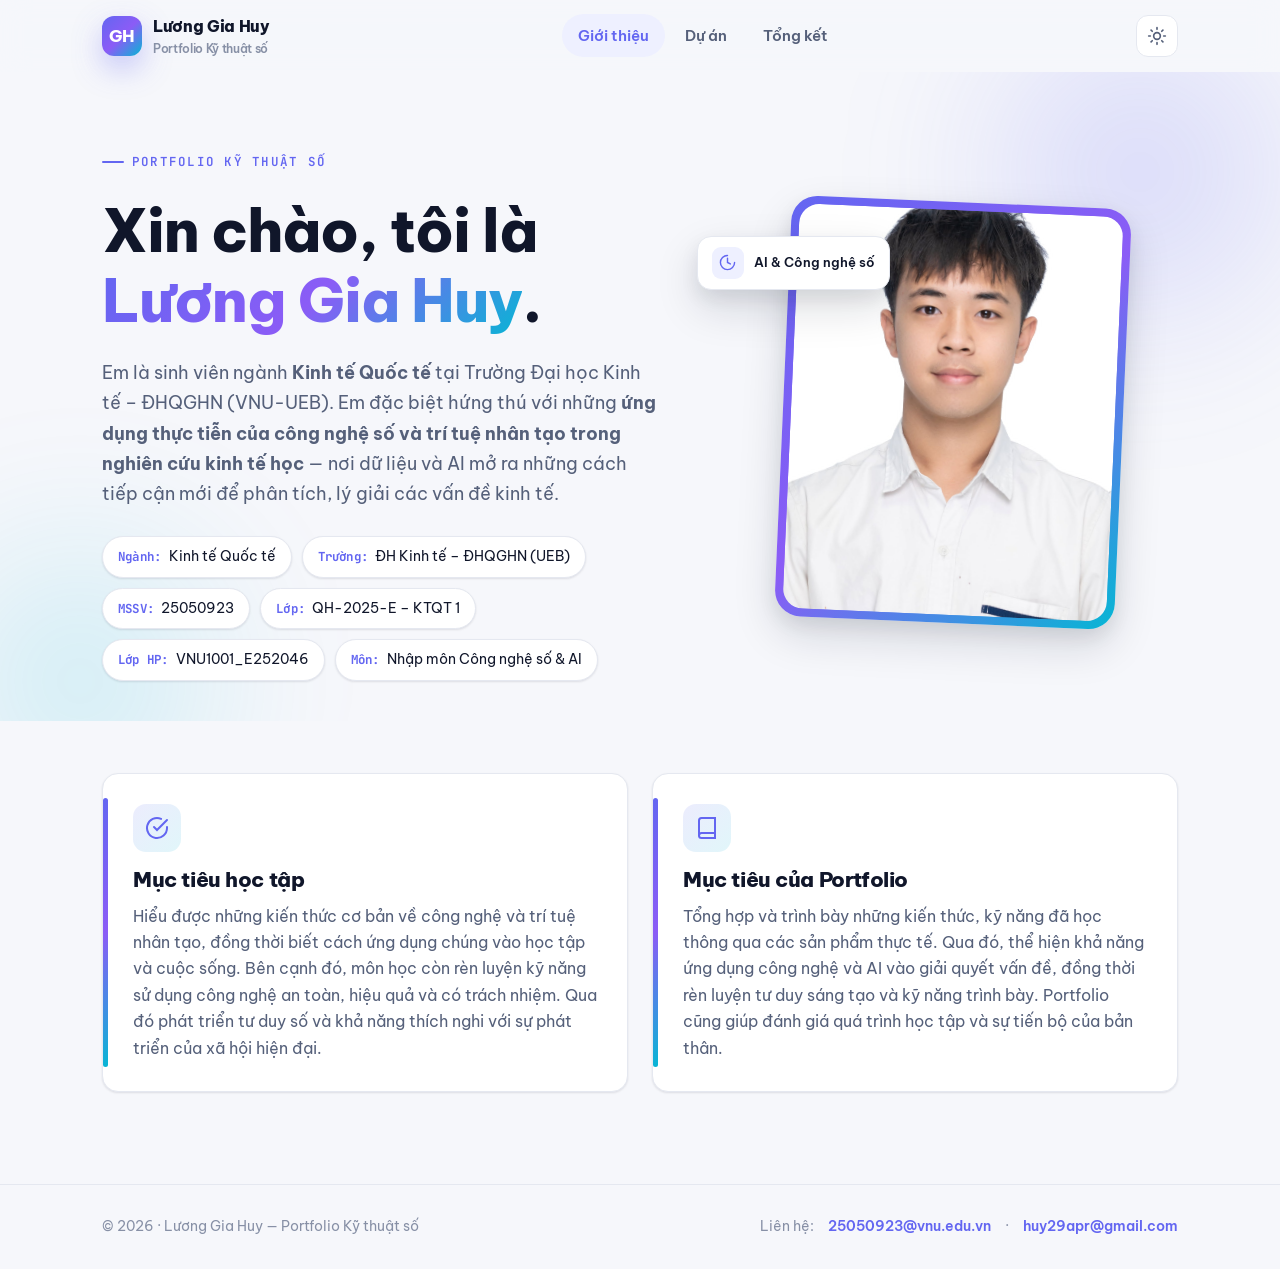
==== commit 5554c0b5: "Update index.html" ====
--- a/index.html
+++ b/index.html
@@ -60,8 +60,8 @@
         <h1>Xin chào, tôi là <span class="gradient-text" data-cfg="fullName">[Họ và tên của bạn]</span>.</h1>
 
         <p class="lead">
-          Tôi là sinh viên ngành <strong>Kinh tế Quốc tế</strong> tại Trường Đại học Kinh tế –
-          ĐHQGHN (VNU-UEB). Tôi đặc biệt hứng thú với những <strong>ứng dụng thực tiễn của
+          Em là sinh viên ngành <strong>Kinh tế Quốc tế</strong> tại Trường Đại học Kinh tế –
+          ĐHQGHN (VNU-UEB). Em đặc biệt hứng thú với những <strong>ứng dụng thực tiễn của
           công nghệ số và trí tuệ nhân tạo trong nghiên cứu kinh tế học</strong> — nơi dữ liệu
           và AI mở ra những cách tiếp cận mới để phân tích, lý giải các vấn đề kinh tế.
         </p>
